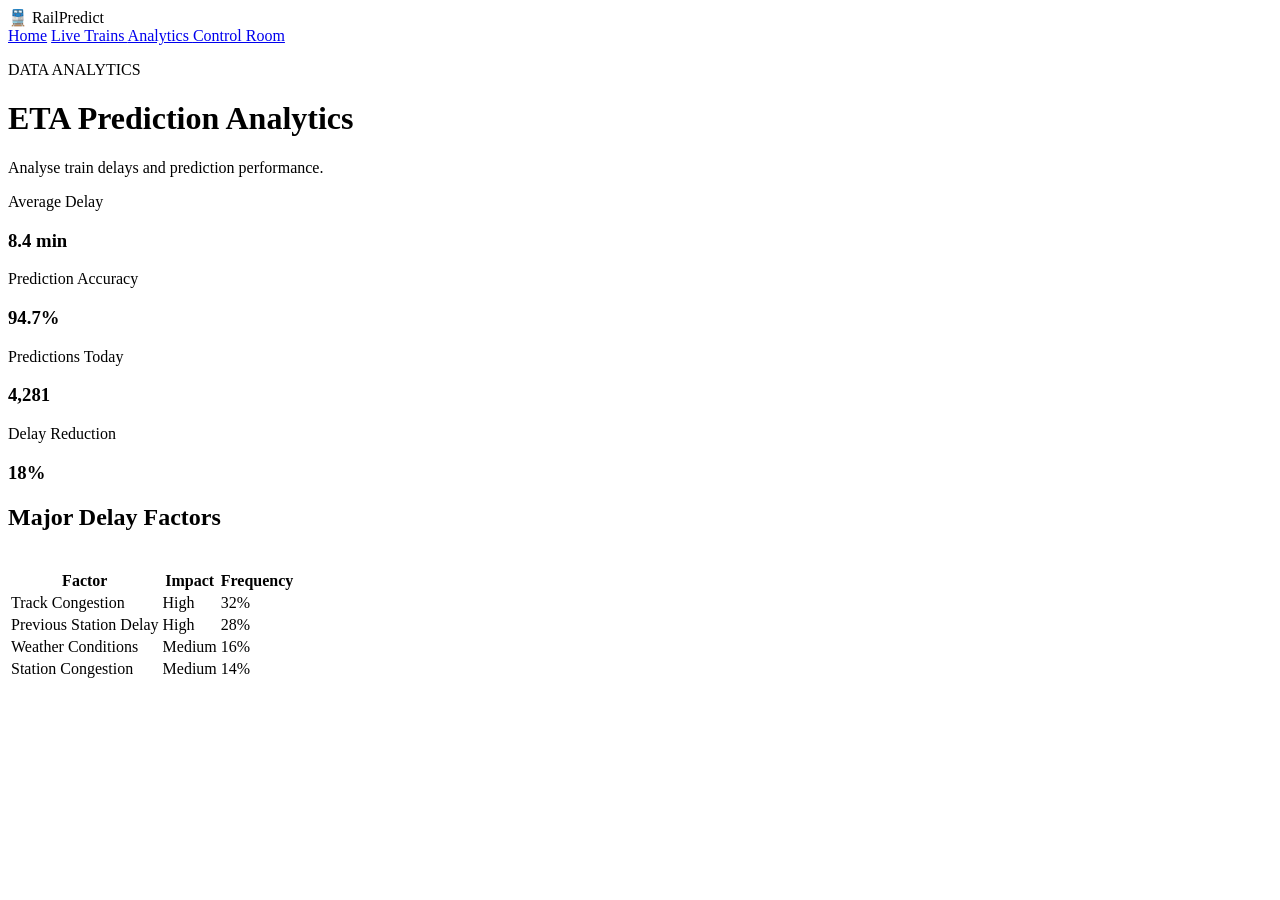
==== frontend/analytics.html @ affe5a0f "Create RailPredict frontend" ====
<!DOCTYPE html>
<html lang="en">

<head>

    <meta charset="UTF-8">

    <meta name="viewport"
          content="width=device-width, initial-scale=1.0">

    <title>Analytics | RailPredict</title>

    <link rel="stylesheet"
          href="css/style.css">

</head>


<body>


<nav class="navbar">

    <div class="logo">
        🚆 RailPredict
    </div>

    <div class="nav-links">

        <a href="index.html">Home</a>

        <a href="dashboard.html">
            Live Trains
        </a>

        <a href="analytics.html">
            Analytics
        </a>

        <a href="control-room.html">
            Control Room
        </a>

    </div>

</nav>


<div class="dashboard-container">

    <div class="page-title">

        <p class="tag">
            DATA ANALYTICS
        </p>

        <h1>
            ETA Prediction Analytics
        </h1>

        <p>
            Analyse train delays and prediction performance.
        </p>

    </div>


    <div class="dashboard-cards">

        <div class="dashboard-card">

            <p>Average Delay</p>

            <h3>8.4 min</h3>

        </div>


        <div class="dashboard-card">

            <p>Prediction Accuracy</p>

            <h3>94.7%</h3>

        </div>


        <div class="dashboard-card">

            <p>Predictions Today</p>

            <h3>4,281</h3>

        </div>


        <div class="dashboard-card">

            <p>Delay Reduction</p>

            <h3>18%</h3>

        </div>

    </div>


    <div class="train-table-container">

        <h2>Major Delay Factors</h2>

        <br>

        <table class="train-table">

            <tr>
                <th>Factor</th>
                <th>Impact</th>
                <th>Frequency</th>
            </tr>

            <tr>
                <td>Track Congestion</td>
                <td>High</td>
                <td>32%</td>
            </tr>

            <tr>
                <td>Previous Station Delay</td>
                <td>High</td>
                <td>28%</td>
            </tr>

            <tr>
                <td>Weather Conditions</td>
                <td>Medium</td>
                <td>16%</td>
            </tr>

            <tr>
                <td>Station Congestion</td>
                <td>Medium</td>
                <td>14%</td>
            </tr>

        </table>

    </div>

</div>


</body>

</html>
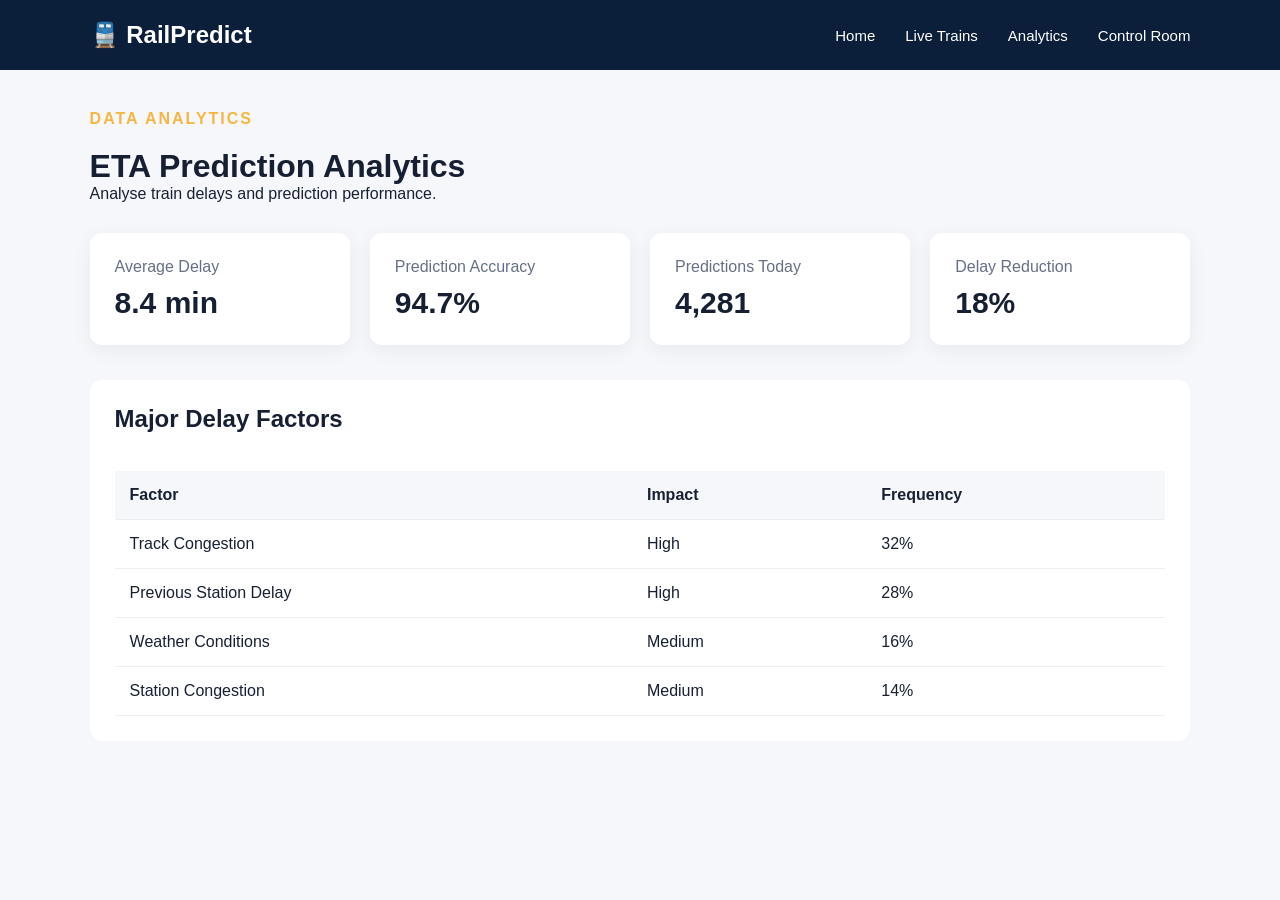
==== commit 2bc7ec05: "connect frontend dashboard with eta backend" ====
--- a/frontend/analytics.html
+++ b/frontend/analytics.html
@@ -11,7 +11,7 @@
     <title>Analytics | RailPredict</title>
 
     <link rel="stylesheet"
-          href="css/style.css">
+          href="style.css">
 
 </head>
 
--- a/frontend/style.css
+++ b/frontend/style.css
@@ -0,0 +1,466 @@
+* {
+    margin: 0;
+    padding: 0;
+    box-sizing: border-box;
+}
+
+body {
+    font-family: Arial, sans-serif;
+    background: #f5f7fb;
+    color: #172033;
+}
+
+
+/* =========================
+   NAVBAR
+========================= */
+
+.navbar {
+    height: 70px;
+    background: #0b1f3a;
+
+    display: flex;
+    align-items: center;
+    justify-content: space-between;
+
+    padding: 0 7%;
+
+    color: white;
+}
+
+.logo {
+    font-size: 24px;
+    font-weight: bold;
+}
+
+.nav-links {
+    display: flex;
+    gap: 30px;
+}
+
+.nav-links a {
+    color: white;
+    text-decoration: none;
+    font-size: 15px;
+}
+
+.nav-links a:hover {
+    color: #f5b642;
+}
+
+
+/* =========================
+   HERO
+========================= */
+
+.hero {
+    min-height: 600px;
+
+    display: flex;
+    align-items: center;
+    justify-content: space-between;
+
+    padding: 80px 8%;
+
+    background:
+        linear-gradient(
+            135deg,
+            #081b33,
+            #12345a
+        );
+
+    color: white;
+}
+
+.hero-content {
+    width: 55%;
+}
+
+.tag {
+    color: #f5b642;
+    font-weight: bold;
+    letter-spacing: 2px;
+    margin-bottom: 20px;
+}
+
+.hero h1 {
+    font-size: 55px;
+    line-height: 1.1;
+    margin-bottom: 25px;
+}
+
+.hero h1 span {
+    color: #f5b642;
+}
+
+.hero-description {
+    font-size: 18px;
+    line-height: 1.7;
+    max-width: 650px;
+
+    color: #d9e2ee;
+}
+
+
+/* BUTTONS */
+
+.hero-buttons {
+    margin-top: 35px;
+
+    display: flex;
+    gap: 15px;
+}
+
+.btn {
+    padding: 14px 25px;
+
+    border-radius: 8px;
+
+    text-decoration: none;
+
+    font-weight: bold;
+}
+
+.primary-btn {
+    background: #f5b642;
+    color: #101820;
+}
+
+.secondary-btn {
+    border: 1px solid white;
+    color: white;
+}
+
+
+/* HERO CARD */
+
+.hero-card {
+    width: 350px;
+
+    background: white;
+    color: #172033;
+
+    padding: 35px;
+
+    border-radius: 15px;
+
+    box-shadow: 0 15px 40px rgba(0,0,0,0.25);
+}
+
+.train-icon {
+    font-size: 55px;
+    margin-bottom: 15px;
+}
+
+.hero-card h3 {
+    font-size: 24px;
+    margin-bottom: 10px;
+}
+
+.hero-card p {
+    color: #667085;
+    line-height: 1.6;
+}
+
+.prediction {
+    margin-top: 25px;
+
+    display: flex;
+    justify-content: space-between;
+
+    padding-top: 20px;
+
+    border-top: 1px solid #ddd;
+}
+
+.prediction div {
+    display: flex;
+    flex-direction: column;
+    gap: 5px;
+}
+
+.prediction small {
+    color: #777;
+}
+
+.green {
+    color: #159447;
+}
+
+
+/* =========================
+   SECTIONS
+========================= */
+
+.section {
+    padding: 80px 8%;
+    text-align: center;
+}
+
+.section h2 {
+    font-size: 35px;
+    margin-bottom: 15px;
+}
+
+.section-description {
+    color: #667085;
+    margin-bottom: 45px;
+}
+
+
+/* FEATURES */
+
+.feature-grid {
+    display: grid;
+
+    grid-template-columns:
+        repeat(4, 1fr);
+
+    gap: 25px;
+}
+
+.feature-card {
+    background: white;
+
+    padding: 30px;
+
+    border-radius: 12px;
+
+    box-shadow:
+        0 5px 20px rgba(0,0,0,0.06);
+
+    transition: 0.3s;
+}
+
+.feature-card:hover {
+    transform: translateY(-5px);
+}
+
+.feature-icon {
+    font-size: 40px;
+    margin-bottom: 15px;
+}
+
+.feature-card h3 {
+    margin-bottom: 12px;
+}
+
+.feature-card p {
+    color: #667085;
+    line-height: 1.6;
+}
+
+
+/* =========================
+   STATS
+========================= */
+
+.stats-section {
+    background: #0b1f3a;
+
+    color: white;
+
+    display: grid;
+
+    grid-template-columns:
+        repeat(4, 1fr);
+
+    text-align: center;
+
+    padding: 55px 8%;
+}
+
+.stat h2 {
+    color: #f5b642;
+    font-size: 35px;
+    margin-bottom: 8px;
+}
+
+
+/* =========================
+   FOOTER
+========================= */
+
+footer {
+    background: #061426;
+
+    color: #aeb9c8;
+
+    text-align: center;
+
+    padding: 25px;
+}
+
+
+/* =========================
+   DASHBOARD
+========================= */
+
+.dashboard-container {
+    padding: 40px 7%;
+}
+
+.page-title {
+    margin-bottom: 30px;
+}
+
+.dashboard-cards {
+    display: grid;
+
+    grid-template-columns:
+        repeat(4, 1fr);
+
+    gap: 20px;
+
+    margin-bottom: 35px;
+}
+
+.dashboard-card {
+    background: white;
+
+    padding: 25px;
+
+    border-radius: 12px;
+
+    box-shadow:
+        0 5px 20px rgba(0,0,0,0.06);
+}
+
+.dashboard-card h3 {
+    font-size: 30px;
+
+    margin-top: 10px;
+}
+
+.dashboard-card p {
+    color: #667085;
+}
+
+
+/* TRAIN TABLE */
+
+.train-table-container {
+    background: white;
+
+    padding: 25px;
+
+    border-radius: 12px;
+
+    overflow-x: auto;
+}
+
+.train-table {
+    width: 100%;
+
+    border-collapse: collapse;
+
+    margin-top: 20px;
+}
+
+.train-table th,
+.train-table td {
+    padding: 15px;
+
+    text-align: left;
+
+    border-bottom: 1px solid #eee;
+}
+
+.train-table th {
+    background: #f5f7fb;
+}
+
+.status {
+    padding: 6px 12px;
+
+    border-radius: 20px;
+
+    font-size: 12px;
+
+    font-weight: bold;
+}
+
+.on-time {
+    background: #dff7e7;
+    color: #138a3d;
+}
+
+.delayed {
+    background: #ffe5e5;
+    color: #d22f2f;
+}
+
+.warning {
+    background: #fff1cf;
+    color: #a16b00;
+}
+
+
+/* SEARCH */
+
+.search-box {
+    width: 100%;
+
+    padding: 14px;
+
+    border: 1px solid #ddd;
+
+    border-radius: 8px;
+
+    margin-bottom: 25px;
+
+    font-size: 16px;
+}
+
+
+/* RESPONSIVE */
+
+@media(max-width: 900px) {
+
+    .hero {
+        flex-direction: column;
+        gap: 50px;
+    }
+
+    .hero-content {
+        width: 100%;
+    }
+
+    .feature-grid {
+        grid-template-columns: repeat(2, 1fr);
+    }
+
+    .dashboard-cards {
+        grid-template-columns: repeat(2, 1fr);
+    }
+
+}
+
+@media(max-width: 600px) {
+
+    .nav-links {
+        display: none;
+    }
+
+    .hero h1 {
+        font-size: 40px;
+    }
+
+    .hero-card {
+        width: 100%;
+    }
+
+    .feature-grid {
+        grid-template-columns: 1fr;
+    }
+
+    .dashboard-cards {
+        grid-template-columns: 1fr;
+    }
+
+    .stats-section {
+        grid-template-columns: 1fr 1fr;
+        gap: 30px;
+    }
+
+}
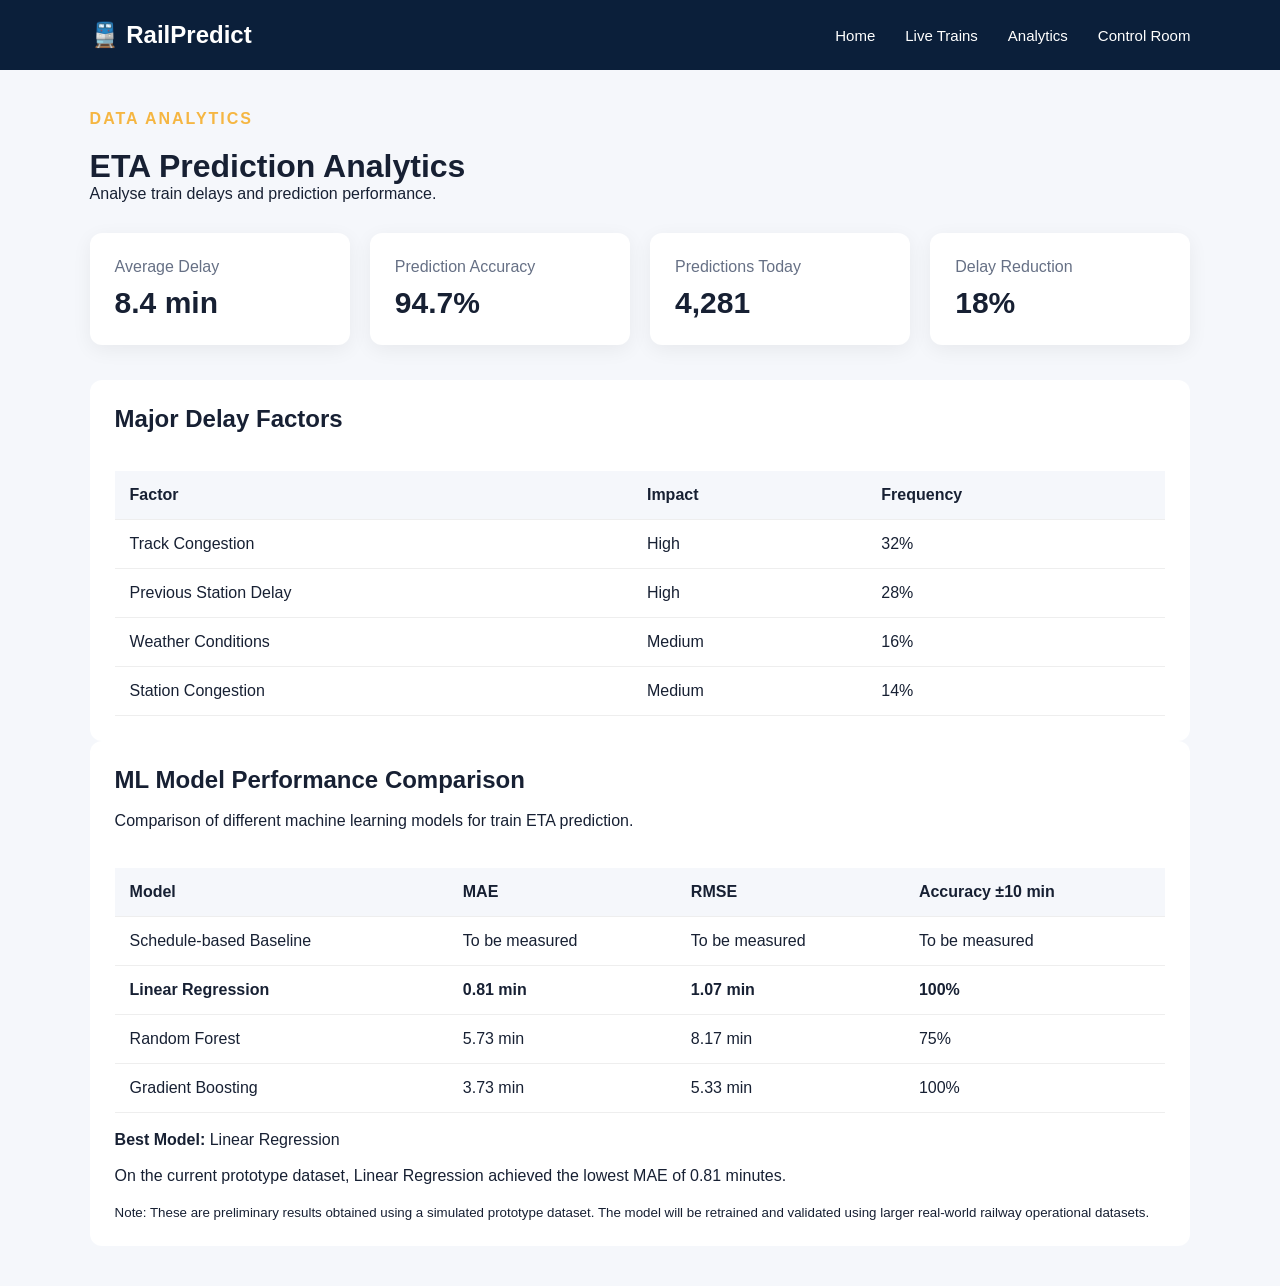
==== commit ccd1fa01: "Complete ML ETA integration and analytics" ====
--- a/frontend/analytics.html
+++ b/frontend/analytics.html
@@ -48,6 +48,9 @@
 
 <div class="dashboard-container">
 
+
+    <!-- PAGE TITLE -->
+
     <div class="page-title">
 
         <p class="tag">
@@ -65,6 +68,8 @@
     </div>
 
 
+    <!-- DASHBOARD STATISTICS -->
+
     <div class="dashboard-cards">
 
         <div class="dashboard-card">
@@ -105,6 +110,8 @@
     </div>
 
 
+    <!-- MAJOR DELAY FACTORS -->
+
     <div class="train-table-container">
 
         <h2>Major Delay Factors</h2>
@@ -114,42 +121,252 @@
         <table class="train-table">
 
             <tr>
+
                 <th>Factor</th>
+
                 <th>Impact</th>
+
                 <th>Frequency</th>
-            </tr>
-
-            <tr>
+
+            </tr>
+
+
+            <tr>
+
                 <td>Track Congestion</td>
+
                 <td>High</td>
+
                 <td>32%</td>
-            </tr>
-
-            <tr>
+
+            </tr>
+
+
+            <tr>
+
                 <td>Previous Station Delay</td>
+
                 <td>High</td>
+
                 <td>28%</td>
-            </tr>
-
-            <tr>
+
+            </tr>
+
+
+            <tr>
+
                 <td>Weather Conditions</td>
+
                 <td>Medium</td>
+
                 <td>16%</td>
-            </tr>
-
-            <tr>
+
+            </tr>
+
+
+            <tr>
+
                 <td>Station Congestion</td>
+
                 <td>Medium</td>
+
                 <td>14%</td>
+
             </tr>
 
         </table>
 
     </div>
 
+
+    <!-- ML MODEL PERFORMANCE COMPARISON -->
+
+    <div class="train-table-container">
+
+        <h2>
+            ML Model Performance Comparison
+        </h2>
+
+        <br>
+
+        <p>
+            Comparison of different machine learning models
+            for train ETA prediction.
+        </p>
+
+        <br>
+
+
+        <table class="train-table">
+
+            <tr>
+
+                <th>Model</th>
+
+                <th>MAE</th>
+
+                <th>RMSE</th>
+
+                <th>Accuracy ±10 min</th>
+
+            </tr>
+
+
+            <!-- BASELINE -->
+
+            <tr>
+
+                <td>
+                    Schedule-based Baseline
+                </td>
+
+                <td>
+                    To be measured
+                </td>
+
+                <td>
+                    To be measured
+                </td>
+
+                <td>
+                    To be measured
+                </td>
+
+            </tr>
+
+
+            <!-- LINEAR REGRESSION -->
+
+            <tr>
+
+                <td>
+                    <strong>
+                        Linear Regression
+                    </strong>
+                </td>
+
+                <td>
+                    <strong>
+                        0.81 min
+                    </strong>
+                </td>
+
+                <td>
+                    <strong>
+                        1.07 min
+                    </strong>
+                </td>
+
+                <td>
+                    <strong>
+                        100%
+                    </strong>
+                </td>
+
+            </tr>
+
+
+            <!-- RANDOM FOREST -->
+
+            <tr>
+
+                <td>
+                    Random Forest
+                </td>
+
+                <td>
+                    5.73 min
+                </td>
+
+                <td>
+                    8.17 min
+                </td>
+
+                <td>
+                    75%
+                </td>
+
+            </tr>
+
+
+            <!-- GRADIENT BOOSTING -->
+
+            <tr>
+
+                <td>
+                    Gradient Boosting
+                </td>
+
+                <td>
+                    3.73 min
+                </td>
+
+                <td>
+                    5.33 min
+                </td>
+
+                <td>
+                    100%
+                </td>
+
+            </tr>
+
+        </table>
+
+
+        <br>
+
+
+        <!-- BEST MODEL -->
+
+        <p>
+
+            <strong>
+                Best Model:
+            </strong>
+
+            Linear Regression
+
+        </p>
+
+
+        <br>
+
+
+        <p>
+
+            On the current prototype dataset,
+            Linear Regression achieved the lowest
+            MAE of 0.81 minutes.
+
+        </p>
+
+
+        <br>
+
+
+        <!-- DATASET DISCLAIMER -->
+
+        <p>
+
+            <small>
+
+                Note: These are preliminary results
+                obtained using a simulated prototype
+                dataset. The model will be retrained
+                and validated using larger real-world
+                railway operational datasets.
+
+            </small>
+
+        </p>
+
+    </div>
+
+
 </div>
 
 
 </body>
 
-</html>+</html>
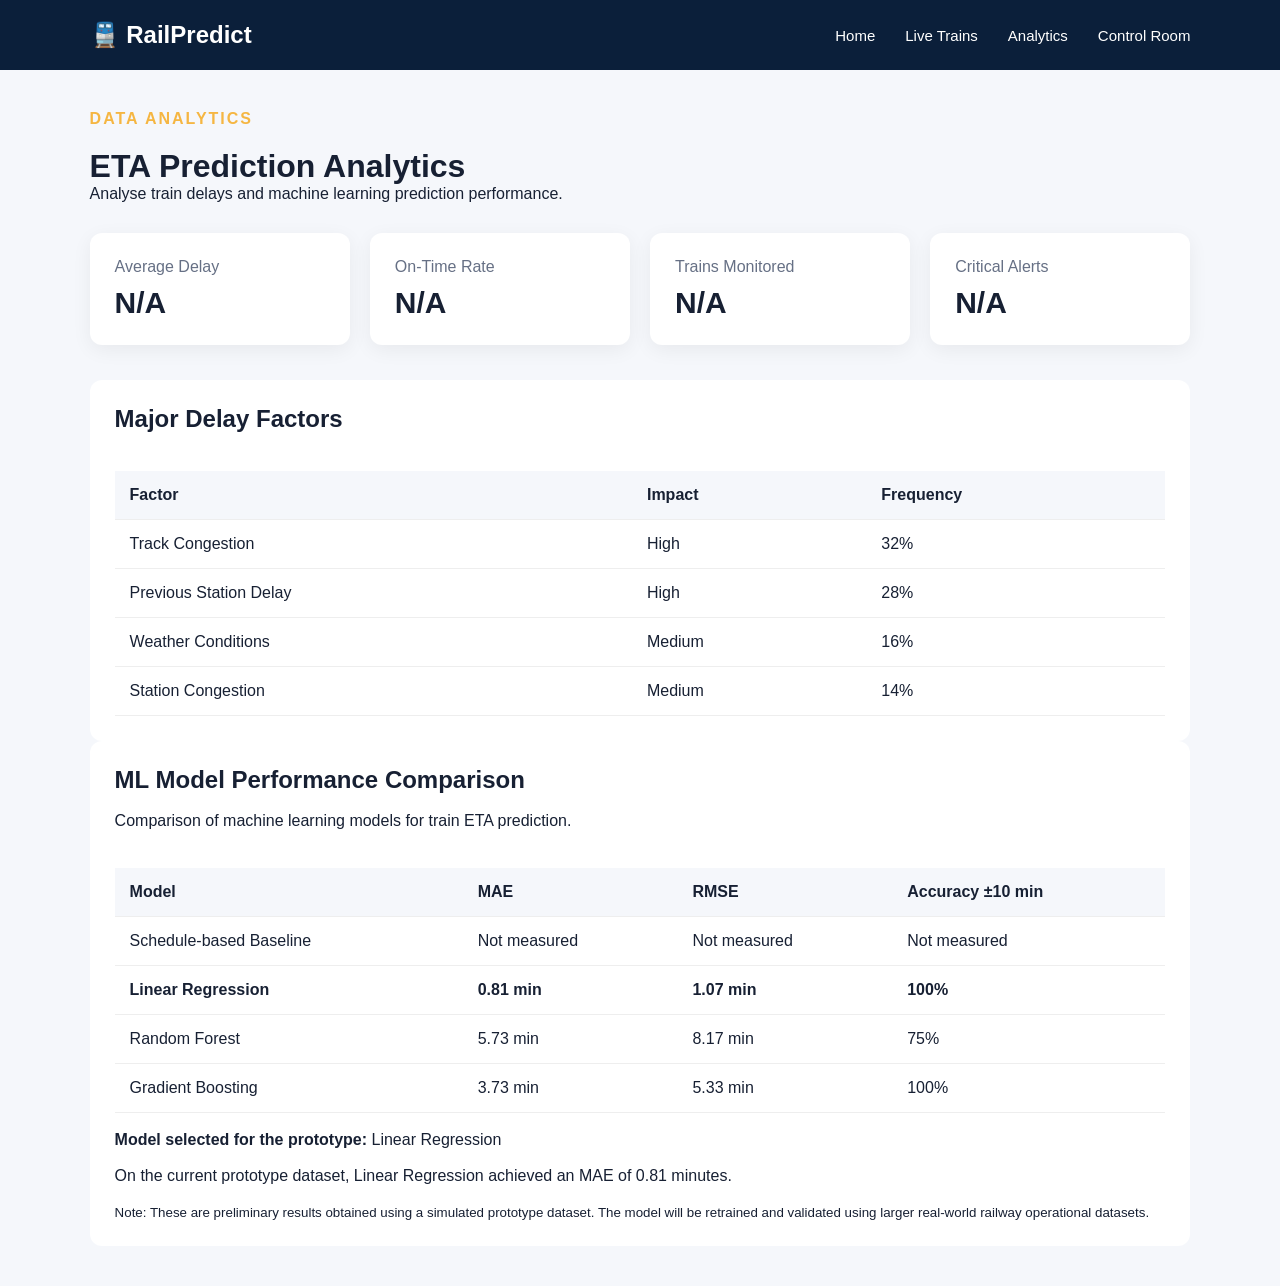
==== commit d0ad665f: "Save Railpredict current progress" ====
--- a/frontend/analytics.html
+++ b/frontend/analytics.html
@@ -27,7 +27,9 @@
 
     <div class="nav-links">
 
-        <a href="index.html">Home</a>
+        <a href="index.html">
+            Home
+        </a>
 
         <a href="dashboard.html">
             Live Trains
@@ -62,124 +64,186 @@
         </h1>
 
         <p>
-            Analyse train delays and prediction performance.
-        </p>
-
-    </div>
+            Analyse train delays and machine learning prediction performance.
+        </p>
+
+    </div>
+
 
 
     <!-- DASHBOARD STATISTICS -->
 
     <div class="dashboard-cards">
 
+
         <div class="dashboard-card">
 
-            <p>Average Delay</p>
-
-            <h3>8.4 min</h3>
+            <p>
+                Average Delay
+            </p>
+
+            <h3 id="averageDelay">
+                Loading...
+            </h3>
 
         </div>
 
 
         <div class="dashboard-card">
 
-            <p>Prediction Accuracy</p>
-
-            <h3>94.7%</h3>
+            <p>
+                On-Time Rate
+            </p>
+
+            <h3 id="onTimeRate">
+                Loading...
+            </h3>
 
         </div>
 
 
         <div class="dashboard-card">
 
-            <p>Predictions Today</p>
-
-            <h3>4,281</h3>
+            <p>
+                Trains Monitored
+            </p>
+
+            <h3 id="trainsMonitored">
+                Loading...
+            </h3>
 
         </div>
 
 
         <div class="dashboard-card">
 
-            <p>Delay Reduction</p>
-
-            <h3>18%</h3>
+            <p>
+                Critical Alerts
+            </p>
+
+            <h3 id="criticalAlerts">
+                Loading...
+            </h3>
 
         </div>
 
-    </div>
+
+    </div>
+
 
 
     <!-- MAJOR DELAY FACTORS -->
 
     <div class="train-table-container">
 
-        <h2>Major Delay Factors</h2>
-
-        <br>
+        <h2>
+            Major Delay Factors
+        </h2>
+
+        <br>
+
 
         <table class="train-table">
 
-            <tr>
-
-                <th>Factor</th>
-
-                <th>Impact</th>
-
-                <th>Frequency</th>
-
-            </tr>
-
-
-            <tr>
-
-                <td>Track Congestion</td>
-
-                <td>High</td>
-
-                <td>32%</td>
-
-            </tr>
-
-
-            <tr>
-
-                <td>Previous Station Delay</td>
-
-                <td>High</td>
-
-                <td>28%</td>
-
-            </tr>
-
-
-            <tr>
-
-                <td>Weather Conditions</td>
-
-                <td>Medium</td>
-
-                <td>16%</td>
-
-            </tr>
-
-
-            <tr>
-
-                <td>Station Congestion</td>
-
-                <td>Medium</td>
-
-                <td>14%</td>
-
-            </tr>
+            <thead>
+
+                <tr>
+
+                    <th>
+                        Factor
+                    </th>
+
+                    <th>
+                        Impact
+                    </th>
+
+                    <th>
+                        Frequency
+                    </th>
+
+                </tr>
+
+            </thead>
+
+
+            <tbody>
+
+                <tr>
+
+                    <td>
+                        Track Congestion
+                    </td>
+
+                    <td>
+                        High
+                    </td>
+
+                    <td>
+                        32%
+                    </td>
+
+                </tr>
+
+
+                <tr>
+
+                    <td>
+                        Previous Station Delay
+                    </td>
+
+                    <td>
+                        High
+                    </td>
+
+                    <td>
+                        28%
+                    </td>
+
+                </tr>
+
+
+                <tr>
+
+                    <td>
+                        Weather Conditions
+                    </td>
+
+                    <td>
+                        Medium
+                    </td>
+
+                    <td>
+                        16%
+                    </td>
+
+                </tr>
+
+
+                <tr>
+
+                    <td>
+                        Station Congestion
+                    </td>
+
+                    <td>
+                        Medium
+                    </td>
+
+                    <td>
+                        14%
+                    </td>
+
+                </tr>
+
+            </tbody>
 
         </table>
 
     </div>
 
 
-    <!-- ML MODEL PERFORMANCE COMPARISON -->
+
+    <!-- ML MODEL PERFORMANCE -->
 
     <div class="train-table-container">
 
@@ -190,8 +254,7 @@
         <br>
 
         <p>
-            Comparison of different machine learning models
-            for train ETA prediction.
+            Comparison of machine learning models for train ETA prediction.
         </p>
 
         <br>
@@ -199,117 +262,127 @@
 
         <table class="train-table">
 
-            <tr>
-
-                <th>Model</th>
-
-                <th>MAE</th>
-
-                <th>RMSE</th>
-
-                <th>Accuracy ±10 min</th>
-
-            </tr>
-
-
-            <!-- BASELINE -->
-
-            <tr>
-
-                <td>
-                    Schedule-based Baseline
-                </td>
-
-                <td>
-                    To be measured
-                </td>
-
-                <td>
-                    To be measured
-                </td>
-
-                <td>
-                    To be measured
-                </td>
-
-            </tr>
-
-
-            <!-- LINEAR REGRESSION -->
-
-            <tr>
-
-                <td>
-                    <strong>
-                        Linear Regression
-                    </strong>
-                </td>
-
-                <td>
-                    <strong>
-                        0.81 min
-                    </strong>
-                </td>
-
-                <td>
-                    <strong>
-                        1.07 min
-                    </strong>
-                </td>
-
-                <td>
-                    <strong>
+            <thead>
+
+                <tr>
+
+                    <th>
+                        Model
+                    </th>
+
+                    <th>
+                        MAE
+                    </th>
+
+                    <th>
+                        RMSE
+                    </th>
+
+                    <th>
+                        Accuracy ±10 min
+                    </th>
+
+                </tr>
+
+            </thead>
+
+
+            <tbody>
+
+
+                <tr>
+
+                    <td>
+                        Schedule-based Baseline
+                    </td>
+
+                    <td>
+                        Not measured
+                    </td>
+
+                    <td>
+                        Not measured
+                    </td>
+
+                    <td>
+                        Not measured
+                    </td>
+
+                </tr>
+
+
+                <tr>
+
+                    <td>
+                        <strong>
+                            Linear Regression
+                        </strong>
+                    </td>
+
+                    <td>
+                        <strong>
+                            0.81 min
+                        </strong>
+                    </td>
+
+                    <td>
+                        <strong>
+                            1.07 min
+                        </strong>
+                    </td>
+
+                    <td>
+                        <strong>
+                            100%
+                        </strong>
+                    </td>
+
+                </tr>
+
+
+                <tr>
+
+                    <td>
+                        Random Forest
+                    </td>
+
+                    <td>
+                        5.73 min
+                    </td>
+
+                    <td>
+                        8.17 min
+                    </td>
+
+                    <td>
+                        75%
+                    </td>
+
+                </tr>
+
+
+                <tr>
+
+                    <td>
+                        Gradient Boosting
+                    </td>
+
+                    <td>
+                        3.73 min
+                    </td>
+
+                    <td>
+                        5.33 min
+                    </td>
+
+                    <td>
                         100%
-                    </strong>
-                </td>
-
-            </tr>
-
-
-            <!-- RANDOM FOREST -->
-
-            <tr>
-
-                <td>
-                    Random Forest
-                </td>
-
-                <td>
-                    5.73 min
-                </td>
-
-                <td>
-                    8.17 min
-                </td>
-
-                <td>
-                    75%
-                </td>
-
-            </tr>
-
-
-            <!-- GRADIENT BOOSTING -->
-
-            <tr>
-
-                <td>
-                    Gradient Boosting
-                </td>
-
-                <td>
-                    3.73 min
-                </td>
-
-                <td>
-                    5.33 min
-                </td>
-
-                <td>
-                    100%
-                </td>
-
-            </tr>
+                    </td>
+
+                </tr>
+
+
+            </tbody>
 
         </table>
 
@@ -317,12 +390,10 @@
         <br>
 
 
-        <!-- BEST MODEL -->
-
         <p>
 
             <strong>
-                Best Model:
+                Model selected for the prototype:
             </strong>
 
             Linear Regression
@@ -336,26 +407,24 @@
         <p>
 
             On the current prototype dataset,
-            Linear Regression achieved the lowest
-            MAE of 0.81 minutes.
-
-        </p>
-
-
-        <br>
-
-
-        <!-- DATASET DISCLAIMER -->
+            Linear Regression achieved an MAE of
+            0.81 minutes.
+
+        </p>
+
+
+        <br>
+
 
         <p>
 
             <small>
 
-                Note: These are preliminary results
-                obtained using a simulated prototype
-                dataset. The model will be retrained
-                and validated using larger real-world
-                railway operational datasets.
+                Note: These are preliminary results obtained
+                using a simulated prototype dataset.
+                The model will be retrained and validated
+                using larger real-world railway operational
+                datasets.
 
             </small>
 
@@ -367,6 +436,10 @@
 </div>
 
 
+
+<script src="analytics.js"></script>
+
+
 </body>
 
-</html>
+</html>
--- a/frontend/style.css
+++ b/frontend/style.css
@@ -200,6 +200,7 @@
 .section h2 {
     font-size: 35px;
     margin-bottom: 15px;
+    color: white !important;
 }
 
 .section-description {
